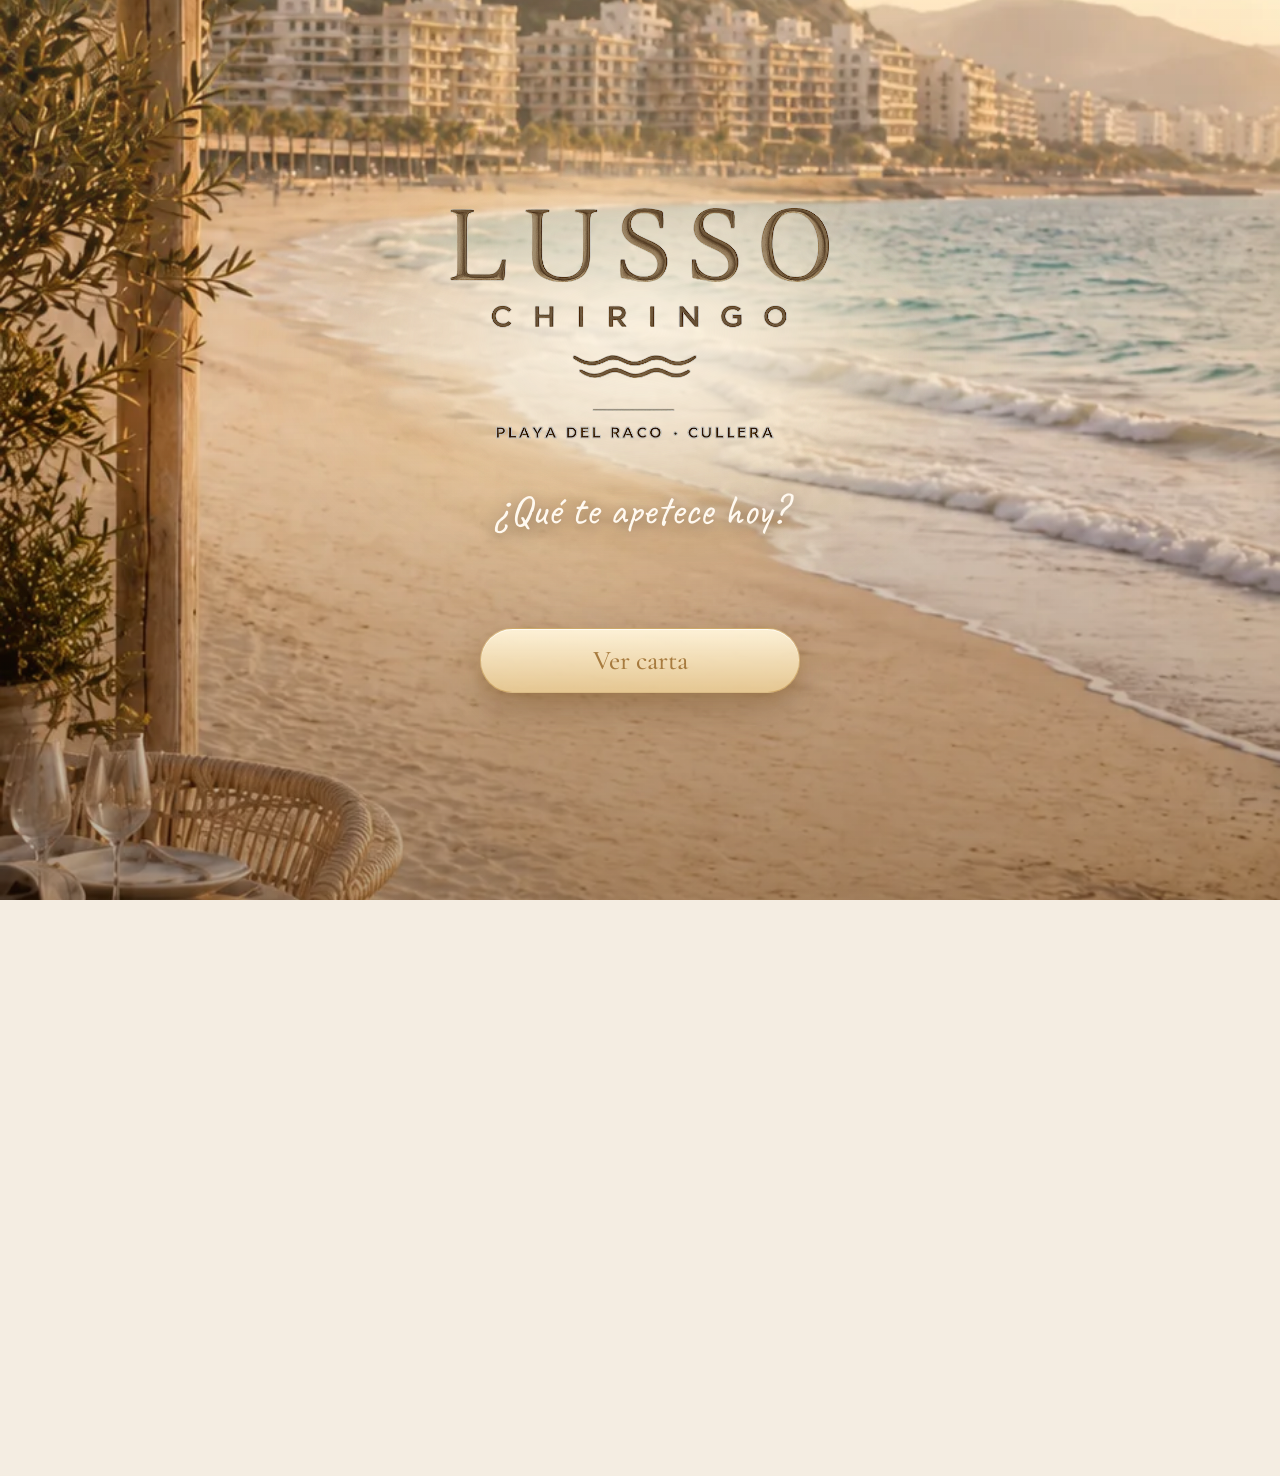
==== index.html @ d0b1ece2 "Refine popup size and photo angle" ====
<!DOCTYPE html>
<html lang="es">
<head>
  <meta charset="UTF-8">
  <meta name="viewport" content="width=device-width, initial-scale=1.0">
  <title>Lusso | Carta</title>
  <link rel="preconnect" href="https://fonts.googleapis.com">
  <link rel="preconnect" href="https://fonts.gstatic.com" crossorigin>
  <link rel="preload" as="image" href="assets/fondos/imagenfondoinicio.webp" type="image/webp" fetchpriority="high">
  <link href="https://fonts.googleapis.com/css2?family=Cormorant+Garamond:wght@400;500;600&family=Playfair+Display:wght@400;500;600;700&family=Montserrat:wght@400;500;600;700&family=Caveat:wght@400;500&display=swap" rel="stylesheet">
  <link rel="stylesheet" href="style.css?v=20260622-popup-size-angle-fix">
</head>
<body class="landing-active">

  <!-- ================================================================
       PORTADA / LANDING SCREEN
       Cubre toda la pantalla hasta que el usuario pulsa "Ver carta".
       ================================================================ -->
  <section id="landing-screen" class="landing-screen" aria-label="Portada Lusso">
    <div class="landing-bg" aria-hidden="true"></div>
    <div class="landing-overlay" aria-hidden="true"></div>
    <div class="landing-content">
      <div class="landing-logo-wrap">
        <img class="landing-logo" src="assets/branding/logolusso.webp" alt="Lusso" loading="eager" decoding="async">
      </div>
      <p class="landing-tagline">¿Qué te apetece hoy?</p>
      <div class="landing-btn-wrap">
        <button class="landing-btn" id="landingBtn" type="button">Ver carta</button>
      </div>
    </div>
  </section>

  <!-- ================================================================
       CARTA DIGITAL
       Oculta bajo la portada hasta que se pulsa "Ver carta".
       ================================================================ -->
  <main class="menu-shell">
    <div class="language-switcher" id="languageSwitcher" aria-label="Idioma">
      <button class="language-button" type="button" data-lang="es" aria-label="Ver carta en español">
        <img class="language-flag" src="assets/ui/flags/flag-es.svg" alt="" aria-hidden="true">
      </button>
      <button class="language-button" type="button" data-lang="en" aria-label="View menu in English">
        <img class="language-flag" src="assets/ui/flags/flag-gb.svg" alt="" aria-hidden="true">
      </button>
      <button class="language-button" type="button" data-lang="de" aria-label="Speisekarte auf Deutsch anzeigen">
        <img class="language-flag" src="assets/ui/flags/flag-de.svg" alt="" aria-hidden="true">
      </button>
    </div>

    <section class="intro" aria-label="Lusso">
      <h1 class="brand-title">
        <img class="brand-logo" src="assets/branding/logolusso.webp" alt="Lusso Chiringo">
      </h1>
    </section>

    <nav class="category-tabs top-tabs" id="topTabs" aria-label="Categorías de la carta"></nav>

    <section class="menu-layout" aria-label="Carta interactiva">
      <aside class="menu-list" id="menuList" aria-label="Productos de la categoría seleccionada"></aside>

      <article class="dish-preview" id="dishPreview" aria-live="polite" tabindex="-1">
        <div class="image-frame menu-item-image" id="imageFrame" role="button" tabindex="0" aria-label="Ampliar imagen del producto">
          <img id="dishImage" src="assets/comidas/aperitivo-picar/papas.webp" alt="Papas">
        </div>
        <div class="preview-copy">
          <p id="dishCategory">Aperitivo y picar</p>
          <h2 id="dishTitle">Papas</h2>
          <span id="dishPrice">2,00 €</span>
          <p id="dishDescription"></p>
          <p class="dish-note is-hidden" id="dishNote"></p>
          <p class="photo-disclaimer" id="photoDisclaimer">*Fotos orientativas</p>
          <p class="sr-only" id="dishStatus">Producto seleccionado: Papas.</p>
        </div>
      </article>
    </section>
  </main>

  <nav class="category-tabs bottom-tabs" id="bottomTabs" aria-label="Cambiar sección de la carta"></nav>

  <div class="image-lightbox" id="imageLightbox" role="dialog" aria-modal="true" aria-hidden="true" aria-label="Imagen ampliada">
    <button class="image-lightbox-close" id="imageLightboxClose" type="button" aria-label="Cerrar imagen ampliada">×</button>
    <div class="image-lightbox-panel">
      <img class="image-lightbox-img" id="imageLightboxImg" src="" alt="" loading="lazy" decoding="async">
    </div>
  </div>

  <div class="allergen-modal" id="allergenModal" role="dialog" aria-modal="true" aria-hidden="true" aria-labelledby="allergenTitle">
    <button class="allergen-modal-close" id="allergenModalClose" type="button" aria-label="Cerrar alérgenos">×</button>
    <div class="allergen-modal-panel">
      <p class="allergen-modal-eyebrow">Alérgenos</p>
      <h2 id="allergenTitle">Alérgenos</h2>
      <p class="allergen-modal-message">Queremos que disfrutes con tranquilidad.</p>
      <div class="allergen-modal-content" id="allergenModalContent"></div>
    </div>
  </div>

  <script src="script.js?v=20260622-section-stamp"></script>
</body>
</html>
---- style.css ----
@import url('https://fonts.googleapis.com/css2?family=Cormorant+Garamond:wght@400;500;600&family=Playfair+Display:wght@400;500;600;700&family=Montserrat:wght@400;500;600;700&family=Caveat:wght@400;500&display=swap');

:root {
  color-scheme: light;
  --lusso-bg: #F4EDE2;
  --lusso-paper: #EFE3D2;
  --lusso-paper-light: #F8F1E8;
  --lusso-gold: #A77B3F;
  --lusso-gold-soft: #B8955E;
  --lusso-brown: #7A624A;
  --lusso-brown-soft: #9A8064;
  --lusso-charcoal: #2D2823;
  --lusso-muted: #7D7064;
  --lusso-line: rgba(122, 98, 74, 0.28);
  --lusso-olive: #747247;
  --lusso-white-soft: #FFF9F0;
  --ink: var(--lusso-charcoal);
  --muted: var(--lusso-muted);
  --paper: var(--lusso-paper-light);
  --linen: var(--lusso-paper);
  --sage: var(--lusso-olive);
  --tomato: var(--lusso-gold);
  --gold: var(--lusso-gold);
  --line: var(--lusso-line);
  --shadow: 0 24px 70px rgba(122, 98, 74, 0.18);
  --bottom-nav: 92px;
}

* {
  box-sizing: border-box;
}

html {
  scroll-behavior: smooth;
  background: var(--lusso-bg);
}

body {
  position: relative;
  isolation: isolate;
  margin: 0;
  min-height: 100vh;
  overflow-x: hidden;
  font-family: "Montserrat", system-ui, -apple-system, BlinkMacSystemFont, "Segoe UI", sans-serif;
  color: var(--lusso-charcoal);
  background: transparent;
  background-color: var(--lusso-bg);
}

body::before,
body::after {
  content: "";
  position: fixed;
  inset: 0;
  pointer-events: none;
}

body::before {
  z-index: -2;
  background: url("assets/fondos/fondolusso.png") center top / cover no-repeat;
}

body::after {
  z-index: -1;
  background:
    linear-gradient(180deg, rgba(248, 241, 232, 0.48), rgba(244, 237, 226, 0.74)),
    linear-gradient(0deg, rgba(122, 98, 74, 0.12), rgba(122, 98, 74, 0.03));
}

body.lightbox-open,
body.allergen-open {
  overflow: hidden;
}

button,
input,
textarea,
select {
  font: inherit;
}

.sr-only {
  position: absolute;
  width: 1px;
  height: 1px;
  padding: 0;
  margin: -1px;
  overflow: hidden;
  clip: rect(0, 0, 0, 0);
  white-space: nowrap;
  border: 0;
}

.menu-shell {
  position: relative;
  z-index: 1;
  width: min(1180px, calc(100% - 32px));
  margin: 0 auto;
  padding: max(28px, env(safe-area-inset-top)) 0 max(44px, env(safe-area-inset-bottom));
}

.language-switcher {
  position: absolute;
  top: max(18px, env(safe-area-inset-top));
  right: 0;
  z-index: 4;
  display: inline-flex;
  gap: 6px;
  padding: 6px;
  border: 1px solid rgba(122, 98, 74, 0.18);
  border-radius: 999px;
  background: rgba(255, 249, 240, 0.88);
  box-shadow: 0 12px 30px rgba(122, 98, 74, 0.14);
  backdrop-filter: blur(16px);
  -webkit-backdrop-filter: blur(16px);
}

.language-button {
  display: inline-flex;
  align-items: center;
  justify-content: center;
  min-width: 42px;
  min-height: 34px;
  padding: 6px 7px;
  border: 0;
  border-radius: 999px;
  color: var(--lusso-muted);
  background: transparent;
  font-size: 0.74rem;
  font-weight: 600;
  letter-spacing: 0.08em;
  line-height: 1;
  text-transform: uppercase;
  cursor: pointer;
  transition: background 160ms ease, color 160ms ease, transform 160ms ease, box-shadow 160ms ease;
}

.language-button:hover,
.language-button:focus-visible {
  color: var(--lusso-charcoal);
  background: rgba(248, 241, 232, 0.74);
  outline: 3px solid rgba(167, 123, 63, 0.24);
  outline-offset: 2px;
}

.language-button:active {
  transform: scale(0.96);
}

.language-button.is-active {
  color: var(--lusso-white-soft);
  background: var(--lusso-gold);
  box-shadow: 0 8px 18px rgba(167, 123, 63, 0.24);
}

.language-flag {
  display: block;
  width: 28px;
  height: 20px;
  border-radius: 4px;
  object-fit: cover;
  box-shadow: 0 1px 4px rgba(38, 31, 26, 0.18);
}

.intro {
  margin-bottom: 0;
  text-align: center;
}

.eyebrow {
  margin: 0 0 8px;
  color: var(--lusso-gold);
  font-size: 0.78rem;
  font-weight: 600;
  letter-spacing: 0.14em;
  text-transform: uppercase;
}

h1,
h2,
p {
  margin-top: 0;
}

h1 {
  max-width: 760px;
  margin: 0 auto 2px;
  font-family: "Cormorant Garamond", Georgia, serif;
  font-size: clamp(2.6rem, 7vw, 5.8rem);
  font-weight: 500;
  letter-spacing: 0.12em;
  line-height: 0.94;
  text-transform: uppercase;
  color: var(--lusso-brown);
}

.brand-title {
  display: block;
  max-width: min(720px, 94vw);
  line-height: 0;
}

.brand-logo {
  display: block;
  width: 100%;
  height: auto;
}

.intro-copy {
  max-width: none;
  margin-bottom: 0;
  color: var(--lusso-muted);
  font-size: 1.05rem;
  font-weight: 500;
  letter-spacing: 0.08em;
  line-height: 1.6;
  text-transform: uppercase;
  text-shadow: 0 1px 12px rgba(248, 241, 232, 0.72);
}

.category-tabs {
  display: flex;
  gap: 8px;
}

.top-tabs {
  flex-wrap: wrap;
  margin-bottom: 18px;
  padding: 8px;
  border: 1px solid var(--line);
  border-radius: 8px;
  background: rgba(255, 249, 240, 0.88);
  box-shadow: 0 16px 45px rgba(122, 98, 74, 0.1);
  backdrop-filter: blur(16px);
}

.bottom-tabs {
  display: none;
}

.tab-button {
  min-height: 44px;
  padding: 10px 14px;
  border: 1px solid transparent;
  border-radius: 8px;
  color: var(--lusso-muted);
  background: transparent;
  font-size: 0.9rem;
  font-weight: 600;
  letter-spacing: 0.08em;
  text-transform: uppercase;
  cursor: pointer;
  transition: background 160ms ease, border-color 160ms ease, color 160ms ease, transform 160ms ease;
}

.tab-button:hover,
.tab-button:focus-visible {
  border-color: rgba(167, 123, 63, 0.34);
  color: var(--lusso-charcoal);
  background: rgba(248, 241, 232, 0.64);
  outline: 3px solid rgba(116, 114, 71, 0.25);
  outline-offset: 2px;
}

.tab-button.is-active {
  border-color: rgba(167, 123, 63, 0.44);
  color: var(--lusso-gold);
  background: rgba(239, 227, 210, 0.78);
}

.menu-layout {
  display: grid;
  grid-template-columns: minmax(300px, 0.92fr) minmax(320px, 1.08fr);
  gap: 24px;
  align-items: start;
}

.menu-list,
.dish-preview {
  border: 1px solid var(--line);
  border-radius: 8px;
  background: rgba(248, 241, 232, 0.72);
  box-shadow: var(--shadow);
  backdrop-filter: blur(18px);
}

.menu-list {
  padding: 24px;
}

.menu-section {
  position: relative;
}

.menu-section h2 {
  margin-bottom: 0;
  color: var(--lusso-brown);
  font-family: "Cormorant Garamond", Georgia, serif;
  font-size: clamp(1.9rem, 4vw, 2.8rem);
  font-weight: 500;
  letter-spacing: 0.08em;
  line-height: 1;
  text-transform: uppercase;
}

.section-heading {
  display: grid;
  grid-template-columns: 1fr auto;
  gap: 6px 12px;
  align-items: end;
  margin-bottom: 16px;
  padding-right: clamp(108px, 22vw, 140px);
  padding-bottom: 16px;
  border-bottom: 1px solid var(--line);
}

.section-stamp {
  position: absolute;
  top: 24px;
  right: 28px;
  z-index: 0;
  width: clamp(78px, 22vw, 108px);
  height: auto;
  pointer-events: none;
  user-select: none;
  filter: drop-shadow(0 6px 12px rgba(80, 55, 30, 0.12));
}

.section-eyebrow {
  grid-column: 1 / -1;
  margin-bottom: 0;
  color: var(--lusso-gold);
  font-size: 0.76rem;
  font-weight: 600;
  letter-spacing: 0.16em;
  text-transform: uppercase;
}

.section-count {
  color: var(--lusso-gold);
  font-size: 0.84rem;
  font-weight: 600;
  letter-spacing: 0.08em;
  text-transform: uppercase;
  white-space: nowrap;
}

.menu-layout.is-empty-section {
  grid-template-columns: minmax(280px, 720px);
  justify-content: center;
}

.menu-layout.is-empty-section:has(.food-group) {
  grid-template-columns: minmax(300px, 720px);
  justify-content: center;
}

.dish-preview.is-hidden {
  display: none;
}

.empty-section {
  display: grid;
  gap: 8px;
  min-height: 160px;
  padding: 28px;
  border: 1px dashed rgba(122, 98, 74, 0.28);
  border-radius: 8px;
  background: rgba(248, 241, 232, 0.48);
  place-content: center;
  text-align: center;
}

.empty-section strong {
  color: var(--lusso-charcoal);
  font-family: "Playfair Display", Georgia, serif;
  font-size: 1.8rem;
  font-weight: 500;
  line-height: 1;
}

.empty-section p {
  margin: 0;
  color: var(--lusso-muted);
  font-size: 0.95rem;
  font-weight: 400;
  line-height: 1.5;
}

.food-group {
  border: 1px solid var(--lusso-line);
  border-radius: 8px;
  background: rgba(239, 227, 210, 0.42);
  overflow: hidden;
}

.food-group + .food-group {
  margin-top: 10px;
}

.food-group-toggle {
  display: flex;
  align-items: center;
  justify-content: space-between;
  gap: 16px;
  width: 100%;
  min-height: 60px;
  padding: 14px 16px;
  border: 0;
  color: var(--lusso-charcoal);
  background: transparent;
  text-align: left;
  cursor: pointer;
  transition: background 160ms ease, color 160ms ease;
}

.food-group-toggle:hover,
.food-group-toggle:focus-visible {
  background: rgba(248, 241, 232, 0.58);
  outline: 3px solid rgba(116, 114, 71, 0.24);
  outline-offset: -3px;
}

.food-group.is-open .food-group-toggle {
  color: var(--lusso-charcoal);
  background: rgba(248, 241, 232, 0.78);
}

.food-group-title-wrap {
  display: inline-flex;
  align-items: center;
  gap: 12px;
  min-width: 0;
}

.food-group-lineart {
  display: block;
  flex: 0 0 auto;
  width: 75px;
  height: 75px;
  object-fit: contain;
  opacity: 0.88;
  filter: drop-shadow(0 5px 10px rgba(122, 98, 74, 0.08));
}

.food-group-lineart--cavas {
  width: 90px;
  height: 90px;
  margin: -7.5px -15px -7.5px 0;
}

.food-group.is-open .food-group-lineart {
  opacity: 0.96;
  filter: drop-shadow(0 5px 10px rgba(122, 98, 74, 0.1));
}

.food-group-label {
  display: grid;
  gap: 4px;
  min-width: 0;
}

.food-group-label strong {
  color: var(--lusso-charcoal);
  font-family: "Playfair Display", Georgia, serif;
  font-size: 1rem;
  font-weight: 500;
  line-height: 1.15;
}

.food-group-label small {
  color: var(--lusso-muted);
  font-family: "Montserrat", sans-serif;
  font-size: 0.76rem;
  font-weight: 500;
  letter-spacing: 0.14em;
  line-height: 1;
  opacity: 1;
  text-transform: uppercase;
}

.food-group-indicator {
  display: grid;
  flex: 0 0 auto;
  width: 30px;
  height: 30px;
  border-radius: 999px;
  color: var(--lusso-gold);
  background: rgba(167, 123, 63, 0.1);
  place-items: center;
  font-size: 1.35rem;
  font-weight: 700;
  line-height: 1;
}

.food-group.is-open .food-group-indicator {
  color: var(--lusso-brown);
  background: rgba(167, 123, 63, 0.14);
}

.food-group-panel {
  padding: 10px;
}

.dish {
  position: relative;
  display: block;
  width: 100%;
  margin: 0;
  border: 1px solid transparent;
  border-radius: 8px;
  color: inherit;
  background: transparent;
  transition: border-color 160ms ease, background 160ms ease, transform 160ms ease;
}

.dish + .dish {
  margin-top: 8px;
}

.dish:hover,
.dish:focus-within {
  border-color: rgba(167, 123, 63, 0.34);
  background: rgba(248, 241, 232, 0.56);
  transform: translateY(-1px);
}

.dish.is-static:hover,
.dish.is-static:focus-within {
  border-color: transparent;
  background: transparent;
  transform: none;
}

.dish.is-active {
  border-color: rgba(167, 123, 63, 0.52);
  background: rgba(239, 227, 210, 0.72);
}

.dish-select {
  display: grid;
  grid-template-columns: 1fr auto;
  gap: 16px;
  width: 100%;
  min-height: 84px;
  margin: 0;
  padding: 14px;
  border: 0;
  color: inherit;
  background: transparent;
  text-align: left;
  cursor: pointer;
}

.dish-select.is-static {
  cursor: default;
}

.dish.has-allergens .dish-select {
  padding-bottom: 8px;
}

.dish-select:focus-visible {
  outline: 3px solid rgba(116, 114, 71, 0.32);
  outline-offset: 2px;
}

.allergen-trigger {
  position: static;
  display: inline-flex;
  align-items: center;
  gap: 6px;
  justify-self: start;
  min-height: 24px;
  margin: 0 0 12px 14px;
  padding: 5px 9px;
  border: 1px solid rgba(116, 114, 71, 0.22);
  border-radius: 999px;
  color: var(--lusso-olive);
  background: rgba(255, 249, 240, 0.74);
  font-size: 0.68rem;
  font-weight: 600;
  letter-spacing: 0.1em;
  line-height: 1;
  text-transform: uppercase;
  cursor: pointer;
  transition: background 160ms ease, color 160ms ease, transform 160ms ease, box-shadow 160ms ease;
}

.allergen-trigger img {
  display: block;
  width: 14px;
  height: 14px;
  object-fit: contain;
}

.allergen-trigger:hover,
.allergen-trigger:focus-visible {
  color: var(--lusso-white-soft);
  background: var(--lusso-olive);
  box-shadow: 0 10px 22px rgba(116, 114, 71, 0.18);
  outline: 3px solid rgba(116, 114, 71, 0.28);
  outline-offset: 2px;
}

.allergen-trigger:active {
  transform: scale(0.96);
}

.dish strong {
  display: block;
  margin-bottom: 6px;
  color: var(--lusso-charcoal);
  font-family: "Playfair Display", Georgia, serif;
  font-size: 1rem;
  font-weight: 500;
  line-height: 1.25;
}

.dish small {
  display: block;
  color: var(--lusso-muted);
  font-family: "Montserrat", sans-serif;
  font-size: 0.88rem;
  font-weight: 400;
  line-height: 1.4;
}

.dish-note-inline {
  display: block;
  margin-top: 8px;
  color: var(--lusso-olive);
  font-size: 0.8rem;
  font-style: normal;
  font-weight: 500;
}

.dish b {
  align-self: start;
  color: var(--lusso-gold);
  font-family: "Montserrat", sans-serif;
  font-weight: 600;
  letter-spacing: 0.02em;
  max-width: 190px;
  text-align: right;
  white-space: normal;
}

.dish-preview {
  position: sticky;
  top: 24px;
  overflow: visible;
  transform-origin: center top;
  transition: opacity 180ms ease, transform 180ms ease, filter 180ms ease;
}

.dish-preview.is-changing {
  opacity: 0.68;
  transform: scale(0.988);
  filter: saturate(0.92);
}

.image-frame {
  position: relative;
  aspect-ratio: 3 / 4;
  border-radius: 8px 8px 0 0;
  background: var(--lusso-paper-light);
  cursor: zoom-in;
  overflow: hidden;
  touch-action: none;
  transition: filter 180ms ease, opacity 180ms ease;
}

.image-frame img {
  display: block;
  width: 100%;
  height: 100%;
  object-fit: cover;
  object-position: center;
  -webkit-user-drag: none;
  user-select: none;
}

.image-frame:focus-visible {
  outline: 3px solid rgba(116, 114, 71, 0.36);
  outline-offset: 3px;
}

.image-frame.is-drag-source {
  opacity: 0.42;
  filter: saturate(0.9) blur(0.4px);
}

.image-frame.is-liquid-settle {
  animation: imageLiquidSettle 1000ms cubic-bezier(0.25, 1, 0.5, 1);
  transform-origin: center center;
}

@keyframes imageLiquidSettle {
  0% {
    transform: scale(1, 1);
    filter: saturate(1);
  }

  18% {
    transform: scale(0.985, 1.018);
    filter: saturate(1.035);
  }

  38% {
    transform: scale(1.014, 0.988);
    filter: saturate(1.026);
  }

  58% {
    transform: scale(0.996, 1.006);
    filter: saturate(1.014);
  }

  78% {
    transform: scale(1.004, 0.998);
    filter: saturate(1.006);
  }

  100% {
    transform: scale(1, 1);
    filter: saturate(1);
  }
}

.image-drag-preview {
  position: fixed;
  z-index: 9999;
  display: block;
  border-radius: 18px;
  object-fit: cover;
  object-position: center;
  background: var(--lusso-paper-light);
  pointer-events: none;
  box-shadow: 0 26px 68px rgba(38, 31, 26, 0.3);
  transform: scale(1);
  transform-origin: center;
  will-change: left, top, width, height, transform, opacity;
  user-select: none;
}

.preview-copy {
  position: relative;
  overflow: hidden;
  padding: 26px;
  background:
    linear-gradient(90deg, rgba(255, 249, 240, 0.9), rgba(239, 227, 210, 0.72)),
    url("assets/fondos/fondoconcha.webp") right center / cover no-repeat;
}

.preview-copy p:first-child {
  margin-bottom: 8px;
  color: var(--lusso-gold);
  font-family: "Montserrat", sans-serif;
  font-weight: 600;
  letter-spacing: 0.16em;
  text-transform: uppercase;
}

.preview-copy h2 {
  margin-bottom: 10px;
  font-family: "Playfair Display", Georgia, serif;
  font-size: clamp(2rem, 4vw, 3.2rem);
  font-weight: 500;
  color: var(--lusso-charcoal);
  line-height: 1;
}

.preview-copy span {
  display: inline-flex;
  margin-bottom: 16px;
  color: var(--lusso-gold);
  font-family: "Montserrat", sans-serif;
  font-size: 1.25rem;
  font-weight: 600;
}

#dishDescription {
  margin-bottom: 0;
  color: var(--lusso-muted);
  font-size: 1rem;
  font-weight: 400;
  line-height: 1.65;
}

.photo-disclaimer {
  margin: 10px 0 0;
  color: var(--lusso-muted);
  font-size: 0.86rem;
  font-weight: 400;
  line-height: 1.5;
  opacity: 0.68;
}

.dish-note {
  margin: 14px 0 0;
  color: var(--lusso-olive);
  font-size: 0.9rem;
  font-weight: 500;
}

.dish-note.is-hidden {
  display: none;
}

.image-lightbox {
  position: fixed;
  inset: 0;
  z-index: 80;
  display: grid;
  place-items: center;
  padding: clamp(18px, 5vw, 58px);
  background: rgba(38, 31, 26, 0.42);
  backdrop-filter: blur(8px);
  opacity: 0;
  pointer-events: none;
  transition: opacity 190ms ease;
}

.image-lightbox.is-open {
  opacity: 1;
  pointer-events: auto;
}

.image-lightbox-panel {
  display: grid;
  place-items: center;
  width: min(92vw, 760px);
  height: min(88vh, 860px);
  overflow: hidden;
  border-radius: 18px;
  background: var(--lusso-paper-light);
  box-shadow: 0 28px 80px rgba(45, 40, 35, 0.32);
  opacity: 0;
  transform: translateY(12px) scale(0.96);
  transition: opacity 220ms ease, transform 260ms cubic-bezier(0.2, 0.8, 0.2, 1);
}

.image-lightbox.is-open .image-lightbox-panel {
  opacity: 1;
  transform: translateY(0) scale(1);
}

.image-lightbox-img {
  display: block;
  width: 100%;
  height: 100%;
  border-radius: inherit;
  object-fit: contain;
  object-position: center;
  user-select: none;
}

.image-lightbox-close {
  position: fixed;
  top: max(18px, env(safe-area-inset-top));
  right: max(18px, env(safe-area-inset-right));
  z-index: 82;
  display: grid;
  place-items: center;
  width: 48px;
  height: 48px;
  border: 1px solid rgba(122, 98, 74, 0.18);
  border-radius: 999px;
  color: var(--lusso-muted);
  background: rgba(255, 249, 240, 0.94);
  box-shadow: 0 12px 28px rgba(122, 98, 74, 0.22);
  font-size: 2rem;
  line-height: 1;
  cursor: pointer;
}

.image-lightbox-close:focus-visible {
  outline: 3px solid rgba(255, 250, 242, 0.74);
  outline-offset: 3px;
}

.allergen-modal {
  position: fixed;
  inset: 0;
  z-index: 84;
  display: grid;
  place-items: center;
  padding: clamp(18px, 5vw, 58px);
  background: rgba(38, 31, 26, 0.42);
  backdrop-filter: blur(8px);
  opacity: 0;
  pointer-events: none;
  transition: opacity 190ms ease;
}

.allergen-modal.is-open {
  opacity: 1;
  pointer-events: auto;
}

.allergen-modal-panel {
  width: min(92vw, 560px);
  max-height: min(78vh, 720px);
  margin: auto;
  overflow: auto;
  padding: clamp(22px, 5vw, 34px);
  border: 1px solid rgba(122, 98, 74, 0.18);
  border-radius: 18px;
  background:
    linear-gradient(90deg, rgba(255, 249, 240, 0.94), rgba(239, 227, 210, 0.78)),
    url("assets/fondos/fondoconcha.webp") right center / cover no-repeat;
  box-shadow: 0 28px 80px rgba(0, 0, 0, 0.3);
  opacity: 0;
  transform: translateY(12px) scale(0.96);
  transition: opacity 220ms ease, transform 260ms cubic-bezier(0.2, 0.8, 0.2, 1);
}

.allergen-modal.is-open .allergen-modal-panel {
  opacity: 1;
  transform: translateY(0) scale(1);
}

.allergen-modal-eyebrow {
  margin: 0 0 8px;
  color: var(--lusso-gold);
  font-size: 0.74rem;
  font-weight: 600;
  letter-spacing: 0.16em;
  line-height: 1;
  text-transform: uppercase;
}

.allergen-modal-panel h2 {
  margin: 0 0 10px;
  color: var(--lusso-brown);
  font-family: "Cormorant Garamond", Georgia, serif;
  font-weight: 500;
  letter-spacing: 0.08em;
  text-transform: uppercase;
  font-size: clamp(2rem, 8vw, 3rem);
  line-height: 0.98;
}

.allergen-modal-message {
  margin: 0 0 18px;
  color: var(--lusso-muted);
  font-size: 0.98rem;
  font-weight: 400;
  line-height: 1.5;
}

.allergen-modal-content {
  display: grid;
  gap: 12px;
}

.allergen-entry {
  display: grid;
  gap: 12px;
  padding: 14px;
  border: 1px solid rgba(122, 98, 74, 0.18);
  border-radius: 8px;
  background: rgba(248, 241, 232, 0.54);
}

.allergen-entry h3 {
  margin: 0;
  color: var(--lusso-charcoal);
  font-family: "Playfair Display", Georgia, serif;
  font-size: 1rem;
  font-weight: 500;
  line-height: 1.2;
}

.allergen-group {
  display: grid;
  gap: 8px;
}

.allergen-group strong {
  color: var(--lusso-gold);
  font-size: 0.74rem;
  font-weight: 600;
  letter-spacing: 0.14em;
  line-height: 1;
  text-transform: uppercase;
}

.allergen-group.traces strong {
  color: var(--lusso-brown-soft);
}

.allergen-chip-list {
  display: flex;
  flex-wrap: wrap;
  gap: 7px;
}

.allergen-chip-list span {
  padding: 7px 10px;
  border-radius: 999px;
  color: var(--lusso-charcoal);
  background: rgba(116, 114, 71, 0.12);
  font-size: 0.78rem;
  font-weight: 500;
  line-height: 1;
}

.allergen-group.traces .allergen-chip-list span {
  background: rgba(167, 123, 63, 0.16);
}

.allergen-modal-close {
  position: fixed;
  top: max(18px, env(safe-area-inset-top));
  right: max(18px, env(safe-area-inset-right));
  z-index: 86;
  display: grid;
  place-items: center;
  width: 48px;
  height: 48px;
  border: 1px solid rgba(122, 98, 74, 0.18);
  border-radius: 999px;
  color: var(--lusso-muted);
  background: rgba(255, 249, 240, 0.94);
  box-shadow: 0 12px 28px rgba(122, 98, 74, 0.22);
  font-size: 2rem;
  line-height: 1;
  cursor: pointer;
}

.allergen-modal-close:focus-visible {
  outline: 3px solid rgba(255, 250, 242, 0.74);
  outline-offset: 3px;
}

@media (max-width: 820px) {
  body {
    --bottom-nav: 118px;
    padding-bottom: calc(var(--bottom-nav) + env(safe-area-inset-bottom));
  }

  .menu-shell {
    width: min(100% - 22px, 640px);
    padding: calc(max(18px, env(safe-area-inset-top)) + 42px) 0 24px;
  }

  .language-switcher {
    top: max(12px, env(safe-area-inset-top));
    right: 0;
    padding: 5px;
  }

  .language-button {
    min-width: 40px;
    min-height: 32px;
    padding: 6px;
  }

  .language-flag {
    width: 26px;
    height: 18px;
  }

  .intro {
    margin-bottom: 0;
  }

  .brand-title {
    max-width: min(620px, 92vw);
  }

  .top-tabs {
    display: none;
  }

  .bottom-tabs {
    position: fixed;
    left: 50%;
    bottom: max(10px, env(safe-area-inset-bottom));
    z-index: 70;
    display: flex;
    flex-wrap: wrap;
    justify-content: center;
    gap: 8px;
    width: calc(100% - 24px);
    max-width: 540px;
    padding: 10px;
    border: 1px solid rgba(122, 98, 74, 0.18);
    border-radius: 24px;
    background: rgba(255, 249, 240, 0.88);
    box-shadow: 0 18px 50px rgba(122, 98, 74, 0.22);
    transform: translateX(-50%);
    backdrop-filter: blur(18px);
    -webkit-backdrop-filter: blur(18px);
  }

  .bottom-tabs .tab-button {
    position: relative;
    flex: 0 0 auto;
    display: inline-flex;
    align-items: center;
    justify-content: center;
    min-width: auto;
    min-height: 40px;
    padding: 11px 15px;
    border: 0;
    border-radius: 999px;
    color: var(--lusso-muted);
    background: rgba(255, 249, 240, 0.96);
    box-shadow: 0 8px 20px rgba(122, 98, 74, 0.1);
    font-size: 0.78rem;
    font-weight: 600;
    letter-spacing: 0.08em;
    line-height: 1;
    text-transform: uppercase;
    white-space: nowrap;
    touch-action: manipulation;
    transition: background 180ms ease, color 180ms ease, transform 180ms ease, box-shadow 180ms ease;
  }

  .bottom-tabs .tab-button::after {
    content: "";
    position: absolute;
    right: 22px;
    bottom: 7px;
    left: 22px;
    height: 2px;
    border-radius: 999px;
    background: rgba(167, 123, 63, 0.62);
    opacity: 0;
    transform: scaleX(0.5);
    transition: opacity 180ms ease, transform 180ms ease;
  }

  .bottom-tabs .tab-button:hover,
  .bottom-tabs .tab-button:focus-visible {
    color: var(--lusso-charcoal);
    background: rgba(248, 241, 232, 0.98);
    box-shadow: 0 10px 24px rgba(122, 98, 74, 0.13);
    outline: 3px solid rgba(167, 123, 63, 0.22);
    outline-offset: 2px;
  }

  .bottom-tabs .tab-button:active {
    transform: scale(0.96);
  }

  .bottom-tabs .tab-button.is-active {
    color: var(--lusso-gold);
    background: rgba(239, 227, 210, 0.96);
    box-shadow: 0 14px 30px rgba(167, 123, 63, 0.24);
    transform: translateY(-3px);
  }

  .bottom-tabs .tab-button.is-active:active {
    transform: translateY(-3px) scale(0.96);
  }

  .bottom-tabs .tab-button.is-active::after {
    opacity: 1;
    transform: scaleX(1);
  }

  .category-label {
    display: block;
    max-width: none;
    overflow: visible;
    font-weight: 600;
    letter-spacing: 0.08em;
    line-height: 1;
    white-space: nowrap;
    text-transform: uppercase;
  }

  .menu-layout {
    grid-template-columns: 1fr;
  }

  .dish-preview {
    position: sticky;
    top: 0;
    z-index: 5;
    order: -1;
    display: grid;
    grid-template-columns: 184px 1fr;
    height: 228px;
    min-height: 228px;
    overflow: hidden;
    margin-inline: -1px;
  }

  .menu-list {
    padding: 16px;
  }

  .section-heading {
    grid-template-columns: 1fr;
    align-items: start;
  }

  .section-count {
    justify-self: start;
  }

  .image-frame {
    height: 100%;
    min-height: 0;
    aspect-ratio: auto;
  }

  .preview-copy {
    display: flex;
    flex-direction: column;
    justify-content: center;
    min-width: 0;
    padding: 16px;
  }

  .preview-copy p:first-child {
    margin-bottom: 6px;
    font-size: 0.74rem;
  }

  .preview-copy h2 {
    display: -webkit-box;
    overflow: hidden;
    margin-bottom: 6px;
    font-size: clamp(1.3rem, 6vw, 2rem);
    line-height: 1.05;
    -webkit-box-orient: vertical;
    -webkit-line-clamp: 2;
  }

  .preview-copy span {
    margin-bottom: 8px;
    font-size: 1rem;
  }

  #dishDescription {
    display: -webkit-box;
    overflow: hidden;
    font-size: 0.88rem;
    line-height: 1.45;
    -webkit-box-orient: vertical;
    -webkit-line-clamp: 2;
  }

  .dish-note {
    display: -webkit-box;
    overflow: hidden;
    margin-top: 8px;
    font-size: 0.78rem;
    line-height: 1.25;
    -webkit-box-orient: vertical;
    -webkit-line-clamp: 1;
  }

  .dish-note.is-hidden {
    display: none;
  }

  .photo-disclaimer {
    margin-top: 6px;
    font-size: 0.72rem;
    line-height: 1.25;
  }

  .image-lightbox-panel {
    width: min(calc(100vw - 32px), 640px);
    height: min(calc(100vh - var(--bottom-nav) - 56px), 760px);
  }

  .dish {
    touch-action: manipulation;
  }

  .dish-select {
    min-height: 92px;
    padding: 16px;
  }

  .dish.has-allergens .dish-select {
    padding-bottom: 8px;
  }
}

@media (prefers-reduced-motion: reduce) {
  html {
    scroll-behavior: auto;
  }

  .dish,
  .dish-preview,
  .tab-button,
  .image-frame,
  .image-drag-preview,
  .image-lightbox,
  .image-lightbox-panel,
  .allergen-modal,
  .allergen-modal-panel {
    transition: none;
  }

  .image-frame.is-liquid-settle {
    animation: none;
  }
}

@media (max-width: 460px) {
  body {
    --bottom-nav: 126px;
  }

  .brand-title {
    max-width: min(480px, 92vw);
  }

  .bottom-tabs {
    gap: 6px;
    width: calc(100% - 18px);
    padding: 8px;
  }

  .bottom-tabs .tab-button {
    min-height: 36px;
    padding: 9px 10px;
    font-size: 0.7rem;
  }

  .intro-copy {
    font-size: 0.98rem;
  }

  .dish-preview {
    grid-template-columns: 172px 1fr;
    height: 216px;
    min-height: 216px;
  }

  .image-frame {
    min-height: 0;
  }

  .image-lightbox {
    padding: 18px 12px calc(var(--bottom-nav) + 22px);
  }

  .allergen-modal {
    align-items: center;
    justify-items: center;
    padding: 18px 12px calc(var(--bottom-nav) + 22px);
  }

  .image-lightbox-panel {
    width: calc(100vw - 24px);
    height: min(74vh, calc(100vh - var(--bottom-nav) - 56px));
    border-radius: 18px;
  }

  .allergen-modal-panel {
    width: min(100%, 560px);
    max-height: calc(100vh - var(--bottom-nav) - 86px);
    border-radius: 18px;
  }

  .preview-copy {
    padding: 12px;
  }

  #dishDescription {
    display: none;
  }

  .dish {
    min-height: 0;
  }

  .dish-select {
    grid-template-columns: 1fr;
    gap: 8px;
  }

  .dish b {
    justify-self: start;
    max-width: none;
    text-align: left;
  }
}

/* ===== Lusso overrides ===== */
/* Portada Lusso: el logo sustituye al logo de Tavola y al refrán. */
.intro {
  display: flex;
  align-items: flex-start;
  justify-content: center;
  min-height: clamp(230px, 30vh, 330px);
  gap: 0;
  padding-top: clamp(8px, 2vh, 24px);
}

.brand-title {
  max-width: min(420px, 70vw);
  margin-bottom: 0;
  font-family: "Cormorant Garamond", Georgia, serif;
  font-weight: 500;
  letter-spacing: 0.18em;
  line-height: 0;
  text-transform: uppercase;
  color: var(--lusso-gold);
}

.brand-logo {
  width: 100%;
}

.dish--static {
  display: grid;
  grid-template-columns: 1fr auto;
  gap: 12px;
  align-items: center;
  min-height: 56px;
  padding: 14px 16px;
  border-radius: 8px;
  background: rgba(248, 241, 232, 0.52);
}

.dish--static b {
  color: var(--lusso-gold);
  white-space: nowrap;
}

/* Popup postal de producto */
.dish-preview {
  position: sticky;
  top: 24px;
  isolation: isolate;
  width: min(100%, 960px);
  max-width: 960px;
  aspect-ratio: 620 / 465;
  overflow: hidden;
  margin-inline: auto;
  border: 0;
  border-radius: 0;
  background: transparent;
  box-shadow: none;
  backdrop-filter: none;
}

.dish-preview::before,
.dish-preview::after {
  content: "";
  position: absolute;
  inset: 0;
  pointer-events: none;
}

.dish-preview::before {
  z-index: 0;
  background: radial-gradient(circle at 52% 50%, rgba(248, 241, 232, 0.72), rgba(239, 227, 210, 0.22) 62%, rgba(239, 227, 210, 0) 78%);
  filter: blur(2px);
}

.dish-preview::after {
  z-index: 2;
  background: url("assets/lusso-popup-template.webp") center / 100% 100% no-repeat;
}

.dish-preview .image-frame {
  position: absolute;
  top: 13.5%;
  left: 7.4%;
  z-index: 3;
  width: 36%;
  height: 65.5%;
  min-height: 0;
  aspect-ratio: auto;
  border-radius: 2px;
  background: transparent;
  box-shadow: 0 14px 28px rgba(80, 55, 30, 0.14);
  transform: rotate(-3.5deg);
}

.dish-preview .image-frame img {
  width: 100%;
  height: 100%;
  object-fit: cover;
}

.dish-preview .preview-copy {
  position: absolute;
  top: 18%;
  left: 49.5%;
  z-index: 4;
  display: flex;
  flex-direction: column;
  align-items: center;
  justify-content: center;
  width: 34%;
  min-height: 40%;
  padding: 0;
  overflow: visible;
  text-align: center;
  background: transparent;
}

.dish-preview .preview-copy p:first-child {
  margin: 0 0 clamp(6px, 1.2vw, 12px);
  color: #9a7b46;
  font-size: clamp(0.58rem, 1.45vw, 0.95rem);
  letter-spacing: 0.22em;
  line-height: 1.18;
}

.dish-preview .preview-copy h2 {
  display: block;
  overflow: visible;
  margin: 0 0 clamp(8px, 1.5vw, 18px);
  max-width: 100%;
  color: #3a2c1d;
  font-size: clamp(1.5rem, 4.8vw, 3.45rem);
  font-weight: 400;
  line-height: 0.96;
  overflow-wrap: anywhere;
  text-align: center;
  text-wrap: balance;
  -webkit-box-orient: initial;
  -webkit-line-clamp: initial;
}

.dish-preview[data-title-size="long"] .preview-copy h2 {
  font-size: clamp(1.08rem, 3.35vw, 2.2rem);
  line-height: 0.98;
}

.dish-preview .preview-copy span {
  display: block;
  margin: 0;
  color: #9a7b46;
  font-size: clamp(1rem, 2.65vw, 1.85rem);
  line-height: 1;
}

.dish-preview #dishDescription,
.dish-preview .dish-note,
.dish-preview .photo-disclaimer {
  display: none;
}

@media (max-width: 760px) {
  .dish-preview {
    top: 0;
    display: block;
    width: min(94vw, 960px);
    max-width: 960px;
    height: auto;
    min-height: 0;
    margin-inline: auto;
  }

  .dish-preview .preview-copy {
    top: 18.5%;
    left: 49%;
    width: 36%;
    min-height: 39%;
  }

  .dish-preview .preview-copy h2 {
    font-size: clamp(1.35rem, 7.4vw, 2.5rem);
  }

  .dish-preview[data-title-size="long"] .preview-copy h2 {
    font-size: clamp(1rem, 4.8vw, 1.52rem);
  }
}

@media (max-width: 430px) {
  .dish-preview .preview-copy {
    top: 20%;
    left: 49.5%;
    width: 35%;
    min-height: 36%;
  }

  .dish-preview .preview-copy p:first-child {
    margin-bottom: 5px;
    font-size: clamp(0.46rem, 2.2vw, 0.66rem);
  }

  .dish-preview .preview-copy h2 {
    margin-bottom: 7px;
    font-size: clamp(1.18rem, 6.8vw, 1.82rem);
  }

  .dish-preview[data-title-size="long"] .preview-copy h2 {
    font-size: clamp(0.9rem, 4.1vw, 1.05rem);
  }

  .dish-preview .preview-copy span {
    font-size: clamp(0.82rem, 3.6vw, 1rem);
  }
}

@media (max-width: 820px) {
  .intro {
    min-height: 245px;
    padding-top: 6px;
  }

  .brand-title {
    max-width: min(300px, 68vw);
  }
}

@media (max-width: 460px) {
  .intro {
    min-height: 232px;
  }

  .brand-title {
    max-width: min(268px, 70vw);
  }
}

/* Nota de alérgenos pendientes de confirmar (Lusso). */
.allergen-pending {
  margin: 4px 0 0;
  padding: 14px 16px;
  border: 1px dashed rgba(167, 123, 63, 0.5);
  border-radius: 14px;
  background: rgba(239, 227, 210, 0.7);
  color: var(--lusso-muted);
  font-size: 0.95rem;
  font-weight: 500;
  line-height: 1.5;
}

/* =====================================================================
   PORTADA / LANDING SCREEN — Lusso
   Pantalla de bienvenida a pantalla completa, previa a la carta.
   ===================================================================== */

@keyframes landingFadeUp {
  from { opacity: 0; transform: translateY(20px); }
  to   { opacity: 1; transform: translateY(0); }
}

html.landing-active,
body.landing-active {
  height: 100%;
  overflow: hidden;
  overscroll-behavior: none;
}

body.landing-active {
  position: fixed;
  inset: 0;
  width: 100%;
  touch-action: none;
}

body.landing-active .menu-shell,
body.landing-active .bottom-tabs {
  visibility: hidden;
  pointer-events: none;
}

/* Contenedor fijo a pantalla completa */
.landing-screen {
  position: fixed;
  inset: 0;
  z-index: 2000;
  display: flex;
  flex-direction: column;
  align-items: center;
  justify-content: center;
  width: 100%;
  height: 100vh;
  height: 100dvh;
  min-height: 100dvh;
  max-height: 100dvh;
  overflow: hidden;
  isolation: isolate;
  background: #d8c09d;
}

/* Imagen de fondo */
.landing-bg {
  position: absolute;
  inset: 0;
  background: url("assets/fondos/imagenfondoinicio.png") center center / cover no-repeat;
  background-image: url("assets/fondos/imagenfondoinicio.webp");
  z-index: 0;
  will-change: transform;
}

/* Overlay cálido y sutil para dar legibilidad sin matar la foto */
.landing-overlay {
  position: absolute;
  inset: 0;
  background:
    linear-gradient(
      180deg,
      rgba(255, 238, 190, 0.12) 0%,
      rgba(120, 76, 28, 0.08) 46%,
      rgba(42, 24, 10, 0.34) 100%
    );
  z-index: 1;
}

/* Contenido centrado */
.landing-content {
  position: relative;
  z-index: 2;
  display: flex;
  flex-direction: column;
  align-items: center;
  justify-content: center;
  height: 100%;
  padding: clamp(54px, 8dvh, 92px) 24px clamp(46px, 8dvh, 72px);
  width: 100%;
  max-width: min(560px, 100%);
  box-sizing: border-box;
  text-align: center;
  isolation: isolate;
}

.landing-content::before {
  content: "";
  position: absolute;
  top: 42%;
  left: 50%;
  z-index: -1;
  width: min(760px, 126vw);
  height: min(520px, 70dvh);
  border-radius: 50%;
  background: radial-gradient(
    ellipse at center,
    rgba(255, 238, 190, 0.55) 0%,
    rgba(255, 222, 150, 0.28) 34%,
    rgba(255, 222, 150, 0.08) 58%,
    rgba(255, 222, 150, 0) 75%
  );
  filter: blur(10px);
  transform: translate(-50%, -54%);
  pointer-events: none;
}

/* Logo */
.landing-logo-wrap {
  animation: landingFadeUp 1.1s cubic-bezier(0.25, 0.46, 0.45, 0.94) 0.15s both;
  position: relative;
  z-index: 1;
  margin-bottom: clamp(26px, 5dvh, 44px);
  background: transparent;
  box-shadow: none;
  backdrop-filter: none;
  isolation: isolate;
}

.landing-logo-wrap::before {
  content: "";
  position: absolute;
  inset: -18% -22% -24%;
  z-index: 0;
  border-radius: 50%;
  background: radial-gradient(
    ellipse at center,
    rgba(255, 249, 240, 0.72) 0%,
    rgba(248, 241, 232, 0.46) 44%,
    rgba(248, 241, 232, 0) 76%
  );
  filter: blur(12px);
  opacity: 0.95;
  pointer-events: none;
}

.landing-logo {
  display: block;
  position: relative;
  z-index: 1;
  width: clamp(220px, 62vw, 380px);
  max-height: 32dvh;
  height: auto;
  object-fit: contain;
  background: transparent;
  border-radius: 0;
  box-shadow: none;
  filter: brightness(0.75) contrast(1.06);
  mix-blend-mode: normal;
  opacity: 1;
}

/* Tagline */
.landing-tagline {
  animation: landingFadeUp 1.1s cubic-bezier(0.25, 0.46, 0.45, 0.94) 0.5s both;
  position: relative;
  z-index: 1;
  margin: 0 0 clamp(68px, 10dvh, 110px);
  font-family: 'Caveat', cursive;
  font-size: clamp(1.85rem, 7vw, 2.65rem);
  font-weight: 400;
  font-style: normal;
  color: var(--lusso-white-soft);
  letter-spacing: 0;
  line-height: 1.3;
  text-shadow: 0 3px 18px rgba(8, 4, 0, 0.5);
}

/* Botón */
.landing-btn-wrap {
  animation: landingFadeUp 1.1s cubic-bezier(0.25, 0.46, 0.45, 0.94) 0.85s both;
  position: relative;
  z-index: 1;
}

.landing-btn {
  display: inline-flex;
  align-items: center;
  justify-content: center;
  box-sizing: border-box;
  min-width: clamp(260px, 74vw, 320px);
  max-width: 78vw;
  min-height: 64px;
  padding: 18px 56px;
  background: linear-gradient(180deg, rgba(255, 244, 218, 0.96), rgba(232, 202, 148, 0.92));
  border: 1px solid rgba(190, 145, 70, 0.55);
  border-radius: 999px;
  color: var(--lusso-gold);
  font-family: 'Cormorant Garamond', 'Playfair Display', Georgia, serif;
  font-size: clamp(1.45rem, 5.4vw, 1.7rem);
  font-weight: 500;
  letter-spacing: 0;
  line-height: 1;
  text-transform: none;
  cursor: pointer;
  box-shadow:
    0 18px 38px rgba(82, 52, 18, 0.28),
    0 6px 14px rgba(160, 112, 45, 0.22),
    inset 0 1px 0 rgba(255, 255, 255, 0.75);
  transition:
    transform 0.22s ease,
    box-shadow 0.22s ease,
    background 0.22s ease;
  -webkit-tap-highlight-color: transparent;
  user-select: none;
}

.landing-btn:hover {
  background: linear-gradient(180deg, rgba(255, 249, 232, 0.98), rgba(238, 211, 160, 0.96));
  box-shadow:
    0 21px 42px rgba(82, 52, 18, 0.3),
    0 7px 16px rgba(160, 112, 45, 0.24),
    inset 0 1px 0 rgba(255, 255, 255, 0.82);
  transform: translateY(-1px);
}

.landing-btn:active {
  transform: scale(0.985);
  box-shadow:
    0 12px 24px rgba(82, 52, 18, 0.22),
    0 4px 10px rgba(160, 112, 45, 0.18),
    inset 0 1px 0 rgba(255, 255, 255, 0.68);
  transition-duration: 0.1s;
}

/* Salida: fade out al entrar a la carta */
.landing-screen.is-exiting {
  opacity: 0;
  pointer-events: none;
  transition: opacity 0.7s cubic-bezier(0.4, 0, 0.2, 1);
}

/* Completamente oculta tras la transición */
.landing-screen.is-gone {
  display: none;
}

@media (max-width: 560px) {
  .landing-bg {
    background-position: center center;
  }

  .landing-content {
    padding: 52px 20px 48px;
  }

  .landing-logo {
    width: min(68vw, 290px);
  }

  .landing-tagline {
    max-width: calc(100vw - 72px);
    margin-bottom: clamp(72px, 10dvh, 96px);
    font-size: clamp(1.45rem, 6vw, 1.8rem);
    white-space: nowrap;
  }

  .landing-btn {
    min-width: min(280px, 72vw);
    max-width: 72vw;
    padding-inline: 42px;
  }
}
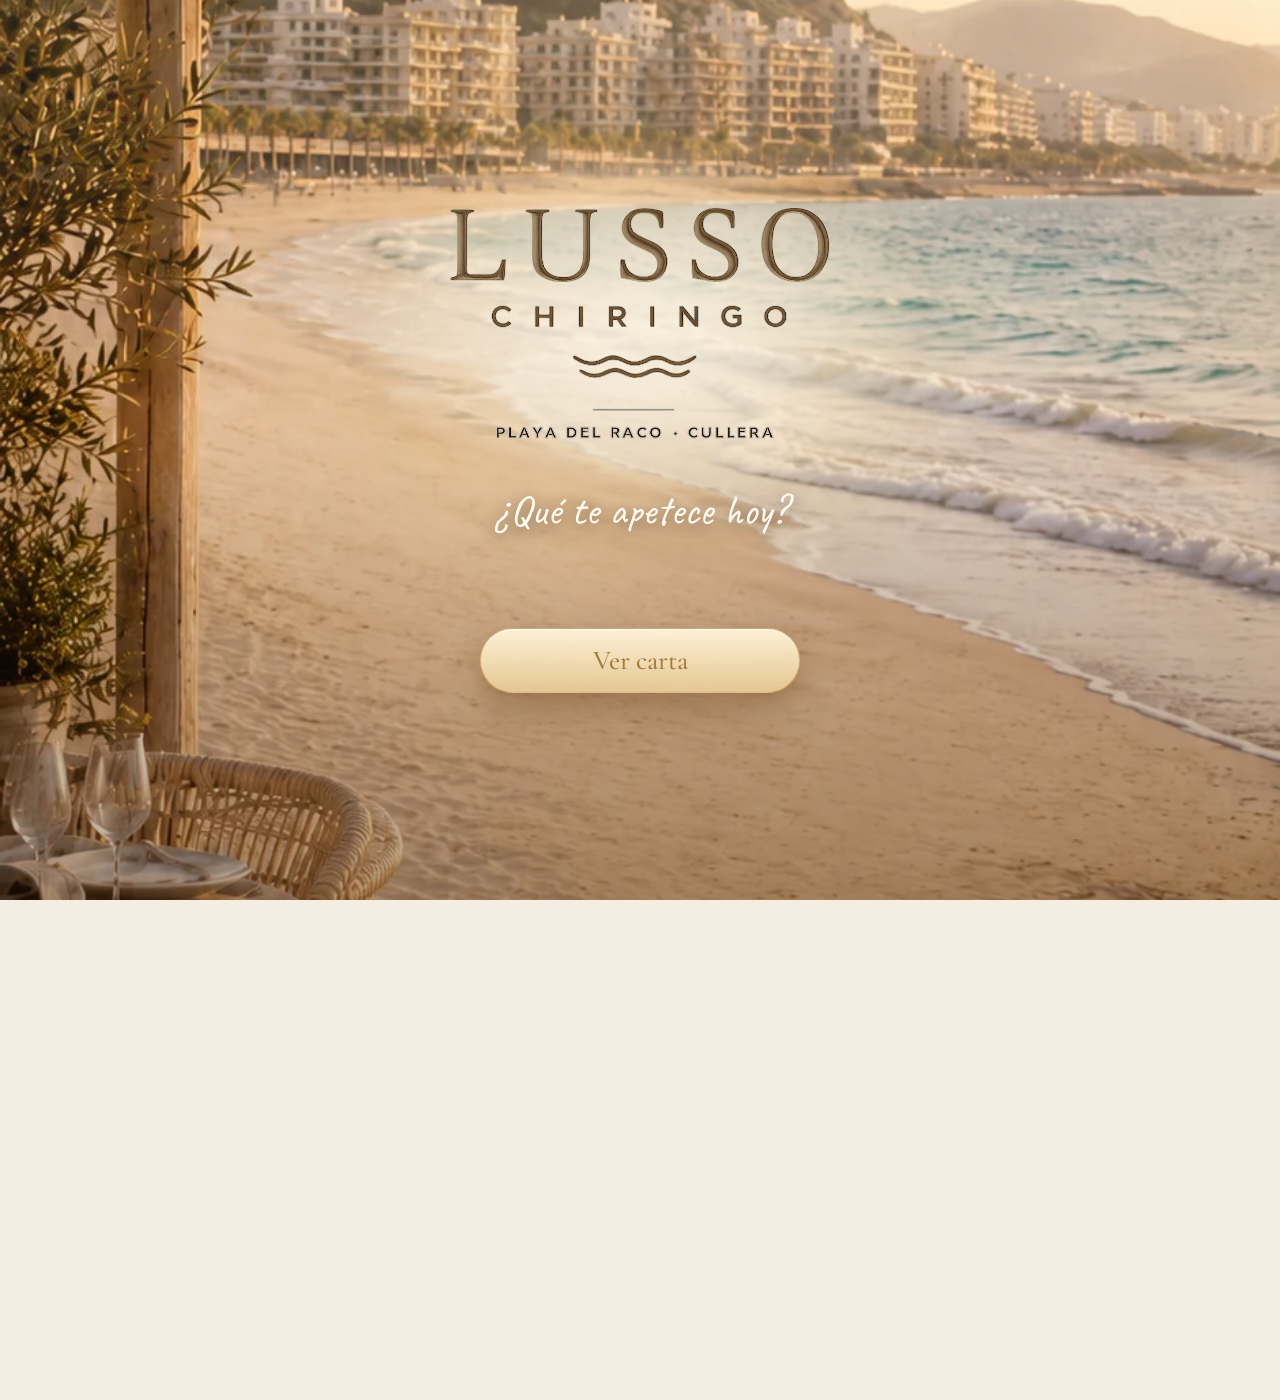
==== commit 2f9d20c6: "Fix allergen buttons: only show when data exists, align with Tavola - Allergen button now only rende" ====
--- a/index.html
+++ b/index.html
@@ -8,7 +8,7 @@
   <link rel="preconnect" href="https://fonts.gstatic.com" crossorigin>
   <link rel="preload" as="image" href="assets/fondos/imagenfondoinicio.webp" type="image/webp" fetchpriority="high">
   <link href="https://fonts.googleapis.com/css2?family=Cormorant+Garamond:wght@400;500;600&family=Playfair+Display:wght@400;500;600;700&family=Montserrat:wght@400;500;600;700&family=Caveat:wght@400;500&display=swap" rel="stylesheet">
-  <link rel="stylesheet" href="style.css?v=20260622-popup-size-angle-fix">
+  <link rel="stylesheet" href="style.css?v=20260624-allergens-fix">
 </head>
 <body class="landing-active">
 
@@ -94,6 +94,6 @@
     </div>
   </div>
 
-  <script src="script.js?v=20260622-section-stamp"></script>
+  <script src="script.js?v=20260624-allergens-fix"></script>
 </body>
 </html>
--- a/style.css
+++ b/style.css
@@ -1479,7 +1479,8 @@
   border-radius: 2px;
   background: transparent;
   box-shadow: 0 14px 28px rgba(80, 55, 30, 0.14);
-  transform: rotate(-3.5deg);
+  transform: translateX(13px) rotate(-6.16deg);
+  transform-origin: 50% 50%;
 }
 
 .dish-preview .image-frame img {
